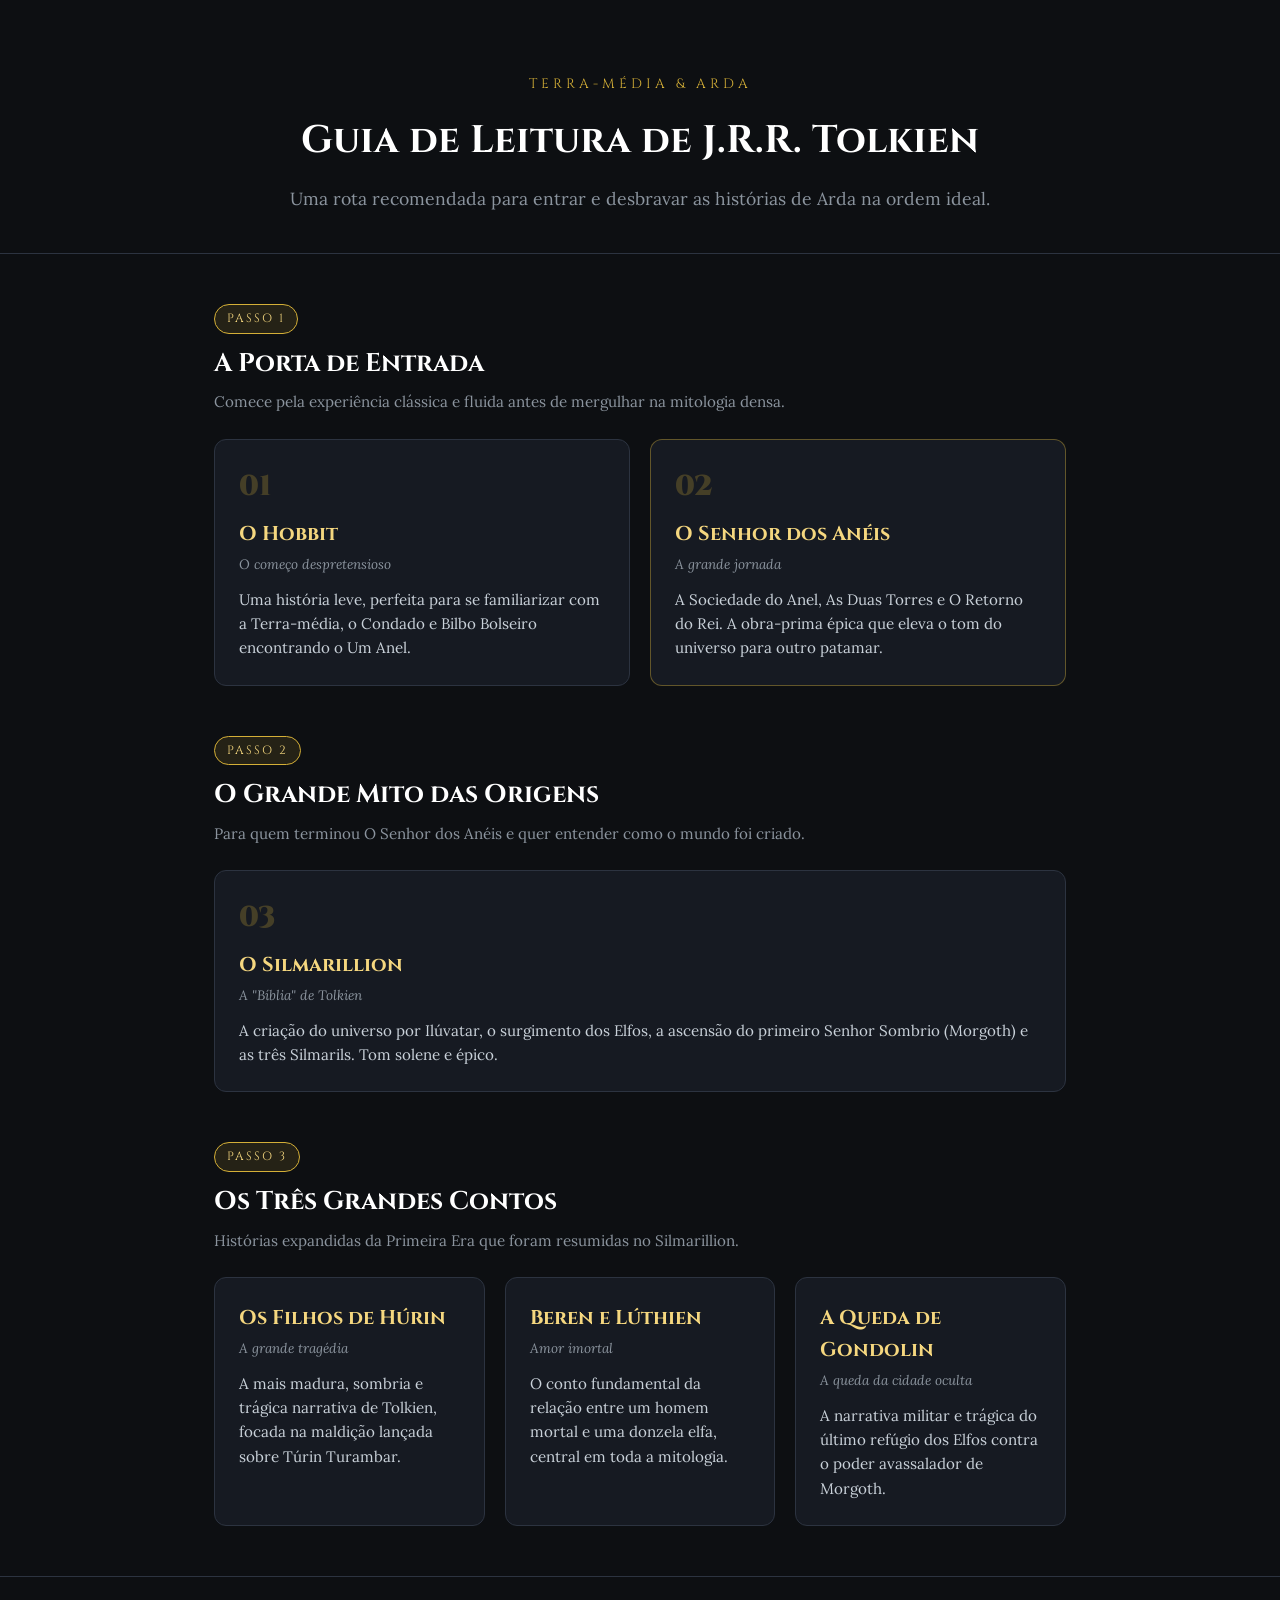
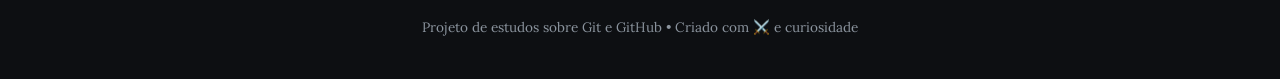
==== index.html @ 8af6ad19 "layout inicial" ====
<!DOCTYPE html>
<html lang="pt-BR">
<head>
    <meta charset="UTF-8">
    <meta name="viewport" content="width=device-width, initial-scale=1.0">
    <title>Guia de Leitura: J.R.R. Tolkien</title>
    <link rel="stylesheet" href="style.css">
    <!-- Fonte elegante do Google Fonts -->
    <link rel="preconnect" href="https://fonts.googleapis.com">
    <link rel="preconnect" href="https://fonts.gstatic.com" crossorigin>
    <link href="https://fonts.googleapis.com/css2?family=Cinzel:wght@500;700;900&family=Lora:ital,wght@0,400;0,600;1,400&display=swap" rel="stylesheet">
</head>
<body>

<header class="hero">
    <div class="container">
        <span class="subtitle">Terra-média & Arda</span>
        <h1>Guia de Leitura de J.R.R. Tolkien</h1>
        <p>Uma rota recomendada para entrar e desbravar as histórias de Arda na ordem ideal.</p>
    </div>
</header>

<main class="container">
    <section class="stage">
        <div class="badge">Passo 1</div>
        <h2>A Porta de Entrada</h2>
        <p class="stage-desc">Comece pela experiência clássica e fluida antes de mergulhar na mitologia densa.</p>

        <div class="grid">
            <article class="card">
                <div class="step-num">01</div>
                <h3>O Hobbit</h3>
                <p class="tagline">O começo despretensioso</p>
                <p>Uma história leve, perfeita para se familiarizar com a Terra-média, o Condado e Bilbo Bolseiro encontrando o Um Anel.</p>
            </article>

            <article class="card highlight">
                <div class="step-num">02</div>
                <h3>O Senhor dos Anéis</h3>
                <p class="tagline">A grande jornada</p>
                <p>A Sociedade do Anel, As Duas Torres e O Retorno do Rei. A obra-prima épica que eleva o tom do universo para outro patamar.</p>
            </article>
        </div>
    </section>

    <section class="stage">
        <div class="badge">Passo 2</div>
        <h2>O Grande Mito das Origens</h2>
        <p class="stage-desc">Para quem terminou O Senhor dos Anéis e quer entender como o mundo foi criado.</p>

        <div class="grid single">
            <article class="card myth">
                <div class="step-num">03</div>
                <h3>O Silmarillion</h3>
                <p class="tagline">A "Bíblia" de Tolkien</p>
                <p>A criação do universo por Ilúvatar, o surgimento dos Elfos, a ascensão do primeiro Senhor Sombrio (Morgoth) e as três Silmarils. Tom solene e épico.</p>
            </article>
        </div>
    </section>

    <section class="stage">
        <div class="badge">Passo 3</div>
        <h2>Os Três Grandes Contos</h2>
        <p class="stage-desc">Histórias expandidas da Primeira Era que foram resumidas no Silmarillion.</p>

        <div class="grid">
            <article class="card">
                <h3>Os Filhos de Húrin</h3>
                <p class="tagline">A grande tragédia</p>
                <p>A mais madura, sombria e trágica narrativa de Tolkien, focada na maldição lançada sobre Túrin Turambar.</p>
            </article>

            <article class="card">
                <h3>Beren e Lúthien</h3>
                <p class="tagline">Amor imortal</p>
                <p>O conto fundamental da relação entre um homem mortal e uma donzela elfa, central em toda a mitologia.</p>
            </article>

            <article class="card">
                <h3>A Queda de Gondolin</h3>
                <p class="tagline">A queda da cidade oculta</p>
                <p>A narrativa militar e trágica do último refúgio dos Elfos contra o poder avassalador de Morgoth.</p>
            </article>
        </div>
    </section>
</main>

<footer>
    <p>Projeto de estudos sobre Git e GitHub • Criado com ⚔️ e curiosidade</p>
</footer>

</body>
</html>
---- style.css ----
:root {
    --bg-color: #0d0f12;
    --card-bg: #161a22;
    --card-border: #2c3340;
    --gold: #d4af37;
    --gold-light: #f5d77f;
    --text-primary: #e6edf3;
    --text-secondary: #8b949e;
    --font-heading: 'Cinzel', serif;
    --font-body: 'Lora', serif;
}

* {
    box-sizing: border-box;
    margin: 0;
    padding: 0;
}

body {
    background-color: var(--bg-color);
    color: var(--text-primary);
    font-family: var(--font-body);
    line-height: 1.6;
}

.container {
    max-width: 900px;
    margin: 0 auto;
    padding: 0 24px;
}

/* Header */
.hero {
    text-align: center;
    padding: 70px 0 40px;
    border-bottom: 1px solid var(--card-border);
}

.hero .subtitle {
    font-family: var(--font-heading);
    letter-spacing: 4px;
    text-transform: uppercase;
    font-size: 0.85rem;
    color: var(--gold);
}

.hero h1 {
    font-family: var(--font-heading);
    font-size: 2.4rem;
    color: #fff;
    margin: 14px 0;
    font-weight: 700;
}

.hero p {
    color: var(--text-secondary);
    font-size: 1.1rem;
}

/* Seções */
.stage {
    margin: 50px 0;
}

.badge {
    display: inline-block;
    background-color: rgba(212, 175, 55, 0.12);
    color: var(--gold-light);
    font-family: var(--font-heading);
    font-size: 0.75rem;
    text-transform: uppercase;
    letter-spacing: 2px;
    padding: 4px 12px;
    border-radius: 20px;
    border: 1px solid var(--gold);
    margin-bottom: 10px;
}

.stage h2 {
    font-family: var(--font-heading);
    color: #fff;
    font-size: 1.6rem;
    margin-bottom: 6px;
}

.stage-desc {
    color: var(--text-secondary);
    margin-bottom: 24px;
    font-size: 0.95rem;
}

/* Cards */
.grid {
    display: grid;
    grid-template-columns: repeat(auto-fit, minmax(250px, 1fr));
    gap: 20px;
}

.card {
    background: var(--card-bg);
    border: 1px solid var(--card-border);
    border-radius: 12px;
    padding: 24px;
    position: relative;
    transition: transform 0.2s ease, border-color 0.2s ease;
}

.card:hover {
    transform: translateY(-4px);
    border-color: var(--gold);
}

.card.highlight {
    border-color: rgba(212, 175, 55, 0.4);
}

.step-num {
    font-family: var(--font-heading);
    font-size: 1.8rem;
    font-weight: 900;
    color: rgba(212, 175, 55, 0.25);
    margin-bottom: 8px;
}

.card h3 {
    font-family: var(--font-heading);
    color: var(--gold-light);
    font-size: 1.25rem;
    margin-bottom: 4px;
}

.card .tagline {
    font-size: 0.85rem;
    color: var(--text-secondary);
    font-style: italic;
    margin-bottom: 12px;
}

.card p {
    font-size: 0.95rem;
    color: #c9d1d9;
}

/* Rodapé */
footer {
    text-align: center;
    padding: 40px 0;
    border-top: 1px solid var(--card-border);
    color: var(--text-secondary);
    font-size: 0.85rem;
}
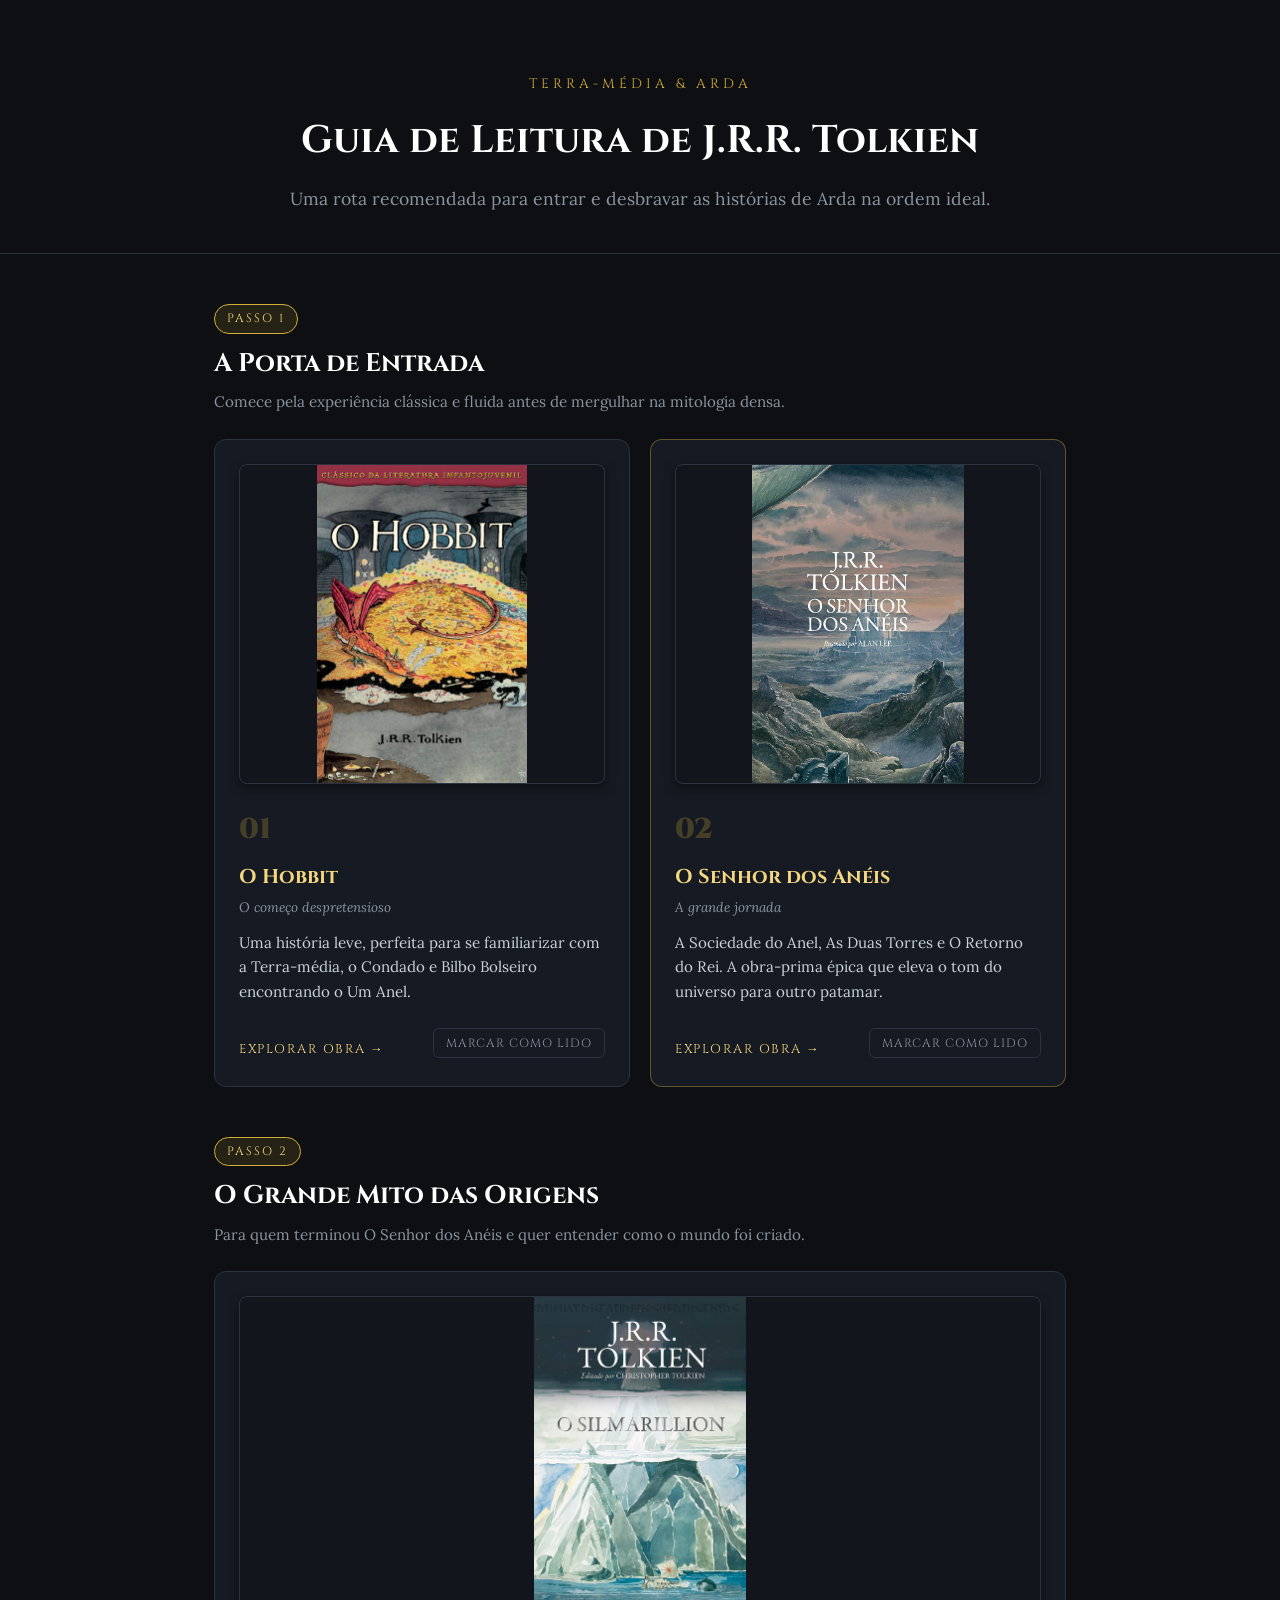
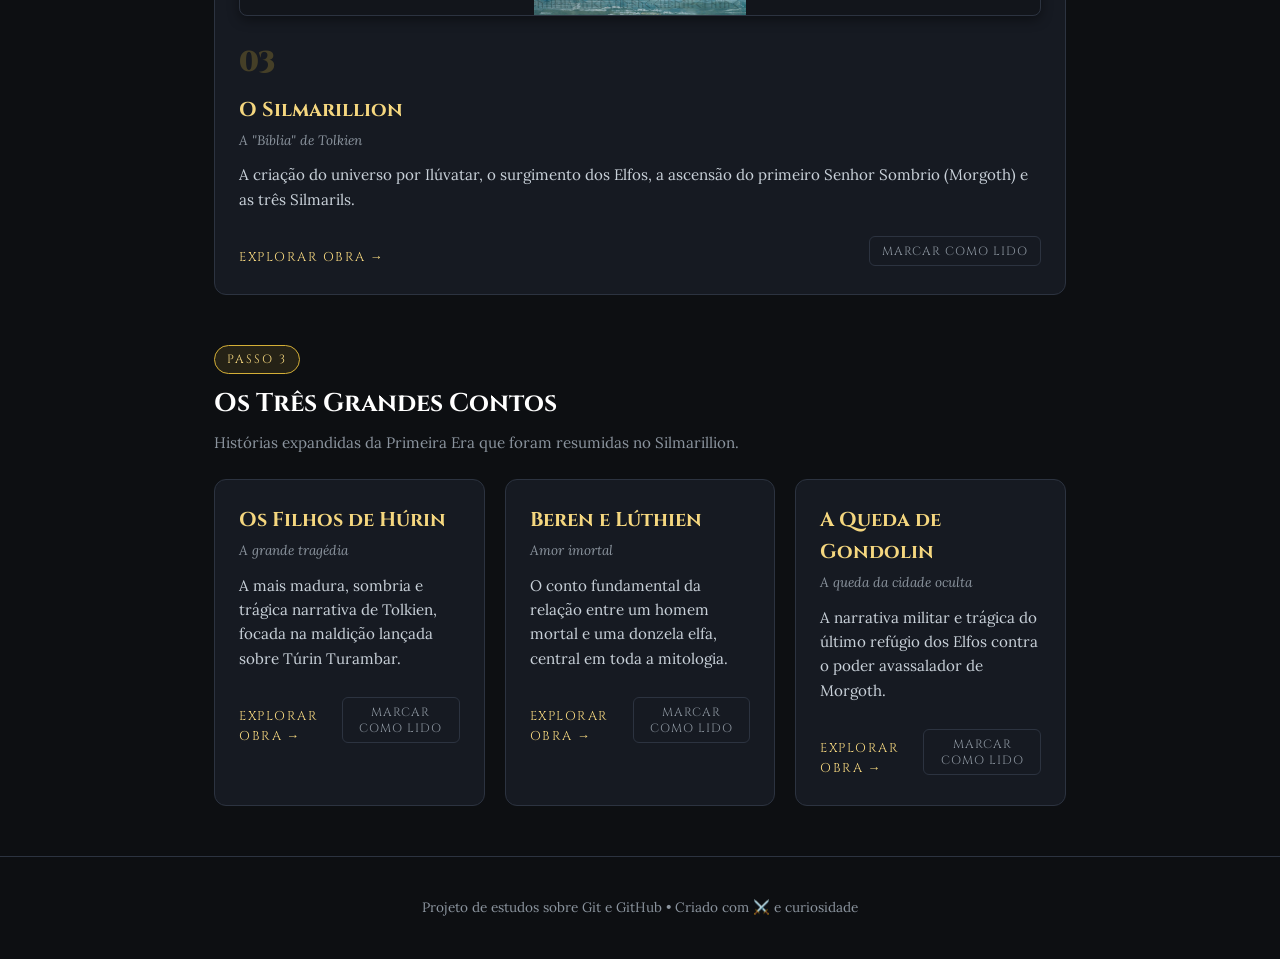
==== commit 139fca72: "feat: adiciona checklist de leitura interativo com localStorage" ====
--- a/index.html
+++ b/index.html
@@ -4,7 +4,7 @@
     <meta charset="UTF-8">
     <meta name="viewport" content="width=device-width, initial-scale=1.0">
     <title>Guia de Leitura: J.R.R. Tolkien</title>
-    <link rel="stylesheet" href="style.css">
+    <link rel="stylesheet" href="assets/css/style.css">
     <!-- Fonte elegante do Google Fonts -->
     <link rel="preconnect" href="https://fonts.googleapis.com">
     <link rel="preconnect" href="https://fonts.gstatic.com" crossorigin>
@@ -27,18 +27,28 @@
         <p class="stage-desc">Comece pela experiência clássica e fluida antes de mergulhar na mitologia densa.</p>
 
         <div class="grid">
-            <article class="card">
+            <article class="card" data-book-id="hobbit">
+                <img src="assets/images/hobbit.jpg" alt="Capa do livro O Hobbit" class="book-cover">
                 <div class="step-num">01</div>
                 <h3>O Hobbit</h3>
                 <p class="tagline">O começo despretensioso</p>
                 <p>Uma história leve, perfeita para se familiarizar com a Terra-média, o Condado e Bilbo Bolseiro encontrando o Um Anel.</p>
+                <div class="card-actions">
+                    <a href="https://tolkiengateway.net/wiki/The_Hobbit" target="_blank" class="book-btn">Explorar obra →</a>
+                    <button class="read-btn" type="button">Marcar como lido</button>
+                </div>
             </article>
 
-            <article class="card highlight">
+            <article class="card highlight" data-book-id="lotr">
+                <img src="assets/images/lotr.jpg" alt="Capa do livro O Senhor dos Anéis" class="book-cover">
                 <div class="step-num">02</div>
                 <h3>O Senhor dos Anéis</h3>
                 <p class="tagline">A grande jornada</p>
                 <p>A Sociedade do Anel, As Duas Torres e O Retorno do Rei. A obra-prima épica que eleva o tom do universo para outro patamar.</p>
+                <div class="card-actions">
+                    <a href="https://tolkiengateway.net/wiki/The_Lord_of_the_Rings" target="_blank" class="book-btn">Explorar obra →</a>
+                    <button class="read-btn" type="button">Marcar como lido</button>
+                </div>
             </article>
         </div>
     </section>
@@ -49,11 +59,16 @@
         <p class="stage-desc">Para quem terminou O Senhor dos Anéis e quer entender como o mundo foi criado.</p>
 
         <div class="grid single">
-            <article class="card myth">
+            <article class="card myth" data-book-id="silmarillion">
+                <img src="assets/images/silmarillion.jpg" alt="Capa do livro O Silmarillion" class="book-cover">
                 <div class="step-num">03</div>
                 <h3>O Silmarillion</h3>
                 <p class="tagline">A "Bíblia" de Tolkien</p>
-                <p>A criação do universo por Ilúvatar, o surgimento dos Elfos, a ascensão do primeiro Senhor Sombrio (Morgoth) e as três Silmarils. Tom solene e épico.</p>
+                <p>A criação do universo por Ilúvatar, o surgimento dos Elfos, a ascensão do primeiro Senhor Sombrio (Morgoth) e as três Silmarils.</p>
+                <div class="card-actions">
+                    <a href="https://tolkiengateway.net/wiki/The_Silmarillion" target="_blank" class="book-btn">Explorar obra →</a>
+                    <button class="read-btn" type="button">Marcar como lido</button>
+                </div>
             </article>
         </div>
     </section>
@@ -64,22 +79,34 @@
         <p class="stage-desc">Histórias expandidas da Primeira Era que foram resumidas no Silmarillion.</p>
 
         <div class="grid">
-            <article class="card">
+            <article class="card" data-book-id="hurin">
                 <h3>Os Filhos de Húrin</h3>
                 <p class="tagline">A grande tragédia</p>
                 <p>A mais madura, sombria e trágica narrativa de Tolkien, focada na maldição lançada sobre Túrin Turambar.</p>
+                <div class="card-actions">
+                    <a href="https://tolkiengateway.net/wiki/The_Children_of_H%C3%BArin" target="_blank" class="book-btn">Explorar obra →</a>
+                    <button class="read-btn" type="button">Marcar como lido</button>
+                </div>
             </article>
 
-            <article class="card">
+            <article class="card" data-book-id="beren-luthien">
                 <h3>Beren e Lúthien</h3>
                 <p class="tagline">Amor imortal</p>
                 <p>O conto fundamental da relação entre um homem mortal e uma donzela elfa, central em toda a mitologia.</p>
+                <div class="card-actions">
+                    <a href="https://tolkiengateway.net/wiki/Beren_and_L%C3%BAthien" target="_blank" class="book-btn">Explorar obra →</a>
+                    <button class="read-btn" type="button">Marcar como lido</button>
+                </div>
             </article>
 
-            <article class="card">
+            <article class="card" data-book-id="gondolin">
                 <h3>A Queda de Gondolin</h3>
                 <p class="tagline">A queda da cidade oculta</p>
                 <p>A narrativa militar e trágica do último refúgio dos Elfos contra o poder avassalador de Morgoth.</p>
+                <div class="card-actions">
+                    <a href="https://tolkiengateway.net/wiki/The_Fall_of_Gondolin" target="_blank" class="book-btn">Explorar obra →</a>
+                    <button class="read-btn" type="button">Marcar como lido</button>
+                </div>
             </article>
         </div>
     </section>
@@ -89,5 +116,7 @@
     <p>Projeto de estudos sobre Git e GitHub • Criado com ⚔️ e curiosidade</p>
 </footer>
 
+<script src="assets/js/main.js"></script>
+
 </body>
 </html>
--- a/assets/css/style.css
+++ b/assets/css/style.css
@@ -0,0 +1,229 @@
+:root {
+    --bg-color: #0d0f12;
+    --card-bg: #161a22;
+    --card-border: #2c3340;
+    --gold: #d4af37;
+    --gold-light: #f5d77f;
+    --text-primary: #e6edf3;
+    --text-secondary: #8b949e;
+    --font-heading: 'Cinzel', 'Times New Roman', serif;
+    --font-body: 'Lora', Georgia, serif;
+}
+
+* {
+    box-sizing: border-box;
+    margin: 0;
+    padding: 0;
+}
+
+body {
+    background-color: var(--bg-color);
+    color: var(--text-primary);
+    font-family: var(--font-body), Georgia, serif;
+    line-height: 1.6;
+}
+
+.container {
+    max-width: 900px;
+    margin: 0 auto;
+    padding: 0 24px;
+}
+
+/* Header */
+.hero {
+    text-align: center;
+    padding: 70px 0 40px;
+    border-bottom: 1px solid var(--card-border);
+}
+
+.hero .subtitle {
+    font-family: var(--font-heading), 'Times New Roman', serif;
+    letter-spacing: 4px;
+    text-transform: uppercase;
+    font-size: 0.85rem;
+    color: var(--gold);
+}
+
+.hero h1 {
+    font-family: var(--font-heading), 'Times New Roman', serif;
+    font-size: 2.4rem;
+    color: #fff;
+    margin: 14px 0;
+    font-weight: 700;
+}
+
+.hero p {
+    color: var(--text-secondary);
+    font-size: 1.1rem;
+}
+
+/* Seções */
+.stage {
+    margin: 50px 0;
+}
+
+.badge {
+    display: inline-block;
+    background-color: rgba(212, 175, 55, 0.12);
+    color: var(--gold-light);
+    font-family: var(--font-heading), 'Times New Roman', serif;
+    font-size: 0.75rem;
+    text-transform: uppercase;
+    letter-spacing: 2px;
+    padding: 4px 12px;
+    border-radius: 20px;
+    border: 1px solid var(--gold);
+    margin-bottom: 10px;
+}
+
+.stage h2 {
+    font-family: var(--font-heading), 'Times New Roman', serif;
+    color: #fff;
+    font-size: 1.6rem;
+    margin-bottom: 6px;
+}
+
+.stage-desc {
+    color: var(--text-secondary);
+    margin-bottom: 24px;
+    font-size: 0.95rem;
+}
+
+/* Cards */
+.grid {
+    display: grid;
+    grid-template-columns: repeat(auto-fit, minmax(250px, 1fr));
+    gap: 20px;
+}
+
+.card {
+    background: var(--card-bg);
+    border: 1px solid var(--card-border);
+    border-radius: 12px;
+    padding: 24px;
+    position: relative;
+    transition: transform 0.2s ease, border-color 0.2s ease;
+}
+
+.card:hover {
+    transform: translateY(-4px);
+    border-color: var(--gold);
+}
+
+.card.highlight {
+    border-color: rgba(212, 175, 55, 0.4);
+}
+
+.step-num {
+    font-family: var(--font-heading), 'Times New Roman', serif;
+    font-size: 1.8rem;
+    font-weight: 900;
+    color: rgba(212, 175, 55, 0.25);
+    margin-bottom: 8px;
+}
+
+.card h3 {
+    font-family: var(--font-heading), 'Times New Roman', serif;
+    color: var(--gold-light);
+    font-size: 1.25rem;
+    margin-bottom: 4px;
+}
+
+.card .tagline {
+    font-size: 0.85rem;
+    color: var(--text-secondary);
+    font-style: italic;
+    margin-bottom: 12px;
+}
+
+.card p {
+    font-size: 0.95rem;
+    color: #c9d1d9;
+}
+
+/* Rodapé */
+footer {
+    text-align: center;
+    padding: 40px 0;
+    border-top: 1px solid var(--card-border);
+    color: var(--text-secondary);
+    font-size: 0.85rem;
+}
+
+/* Imagens das capas (sem cortes) */
+.book-cover {
+    width: 100%;
+    height: 320px;            /* Altura fixa suficiente para acomodar a capa vertical */
+    object-fit: contain;      /* Garante que a capa inteira apareça, sem cortes */
+    background-color: rgba(0, 0, 0, 0.2); /* Fundo sutil caso a imagem seja mais estreita */
+    border-radius: 8px;
+    margin-bottom: 16px;
+    border: 1px solid var(--card-border);
+    box-shadow: 0 4px 12px rgba(0, 0, 0, 0.4);
+    transition: transform 0.3s ease;
+}
+
+.card:hover .book-cover {
+    transform: scale(1.02);
+}
+
+/* Links/Botões dos livros */
+.book-btn {
+    display: inline-block;
+    margin-top: 16px;
+    font-family: var(--font-heading), 'Times New Roman', serif;
+    font-size: 0.8rem;
+    text-transform: uppercase;
+    letter-spacing: 1.5px;
+    color: var(--gold-light);
+    text-decoration: none;
+    border-bottom: 1px solid transparent;
+    transition: all 0.2s ease;
+}
+
+.book-btn:hover {
+    color: #fff;
+    border-bottom-color: var(--gold);
+    transform: translateX(4px);
+}
+
+/* Container de ações do card */
+.card-actions {
+    display: flex;
+    align-items: center;
+    justify-content: space-between;
+    margin-top: 20px;
+    gap: 12px;
+}
+
+/* Botão de Marcar como Lido */
+.read-btn {
+    background: transparent;
+    border: 1px solid var(--card-border);
+    color: var(--text-secondary);
+    font-family: var(--font-heading), 'Times New Roman', serif;
+    font-size: 0.75rem;
+    text-transform: uppercase;
+    letter-spacing: 1px;
+    padding: 6px 12px;
+    border-radius: 6px;
+    cursor: pointer;
+    transition: all 0.2s ease;
+}
+
+.read-btn:hover {
+    border-color: var(--gold);
+    color: var(--gold-light);
+}
+
+/* Estado quando o card está marcado como lido */
+.card.is-read {
+    border-color: #2ea043;
+    box-shadow: 0 0 15px rgba(46, 160, 67, 0.15);
+}
+
+.card.is-read .read-btn {
+    background-color: rgba(46, 160, 67, 0.15);
+    border-color: #2ea043;
+    color: #3fb950;
+}
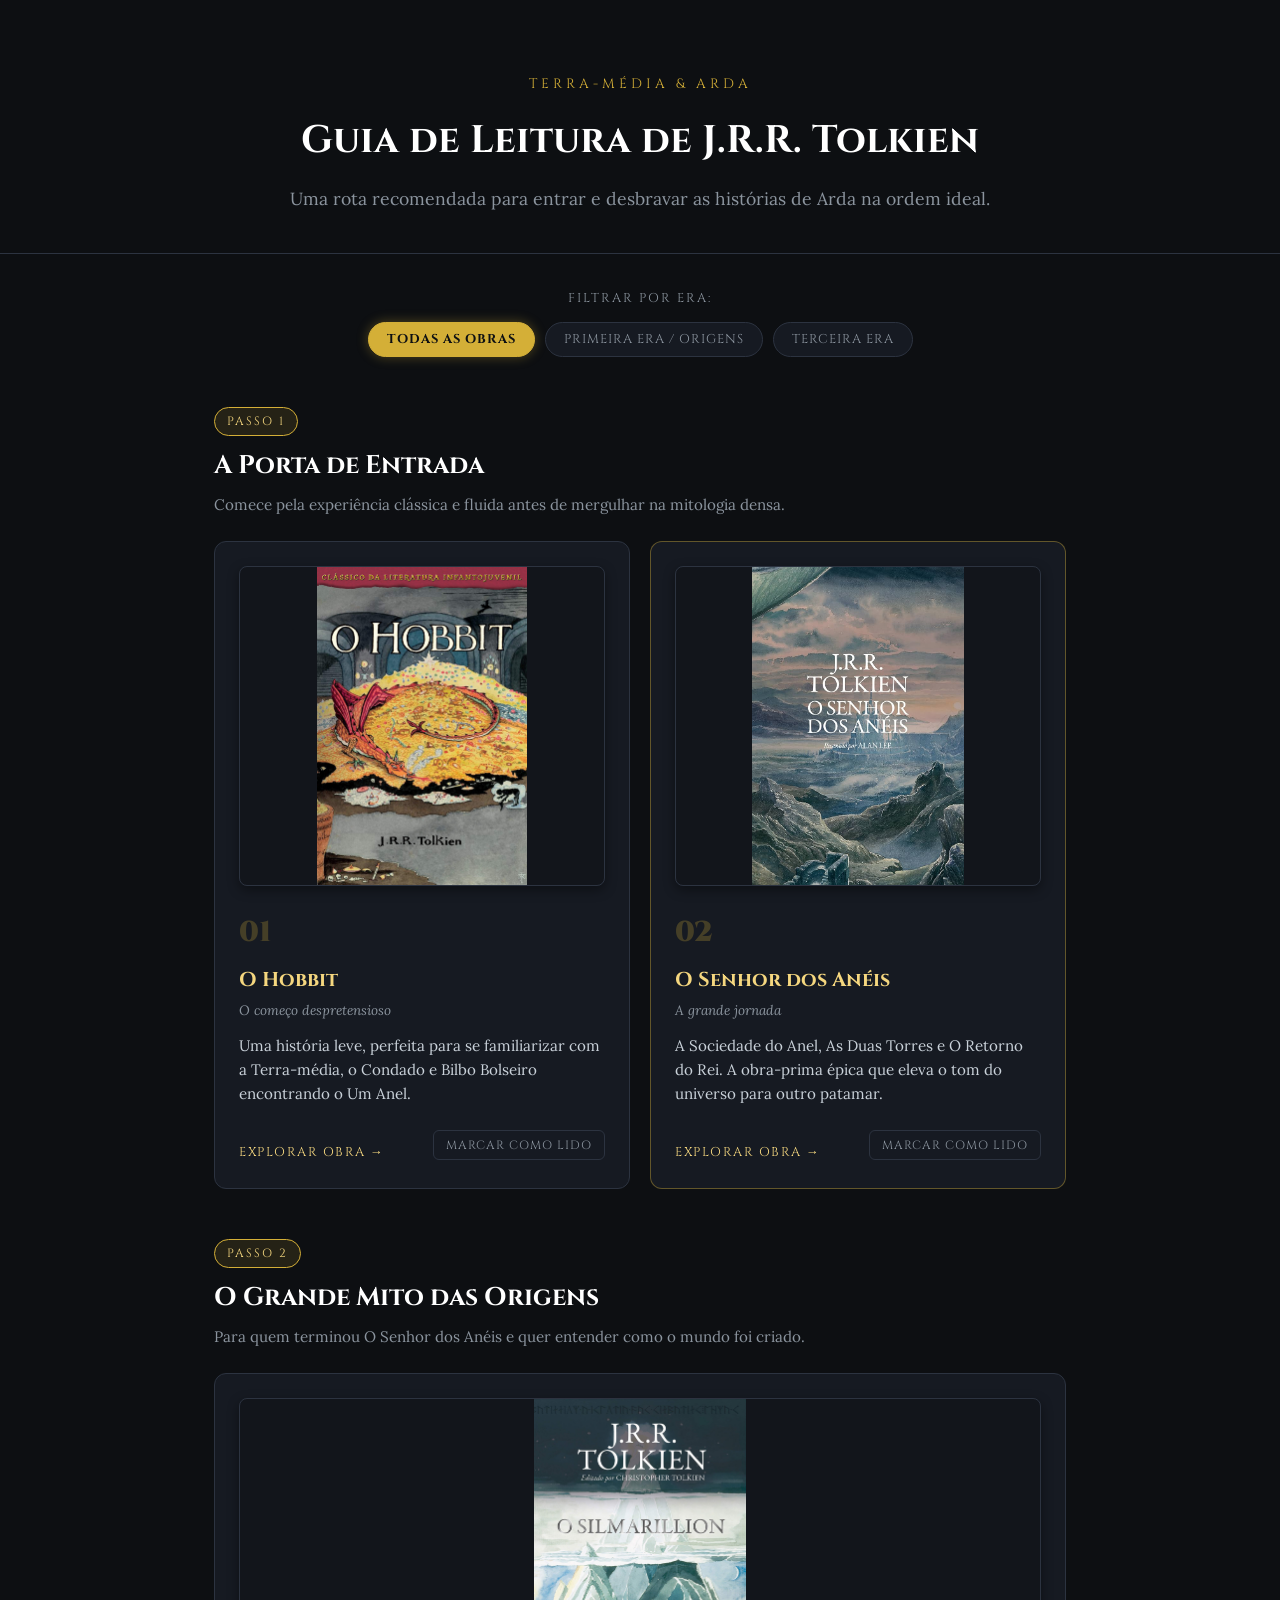
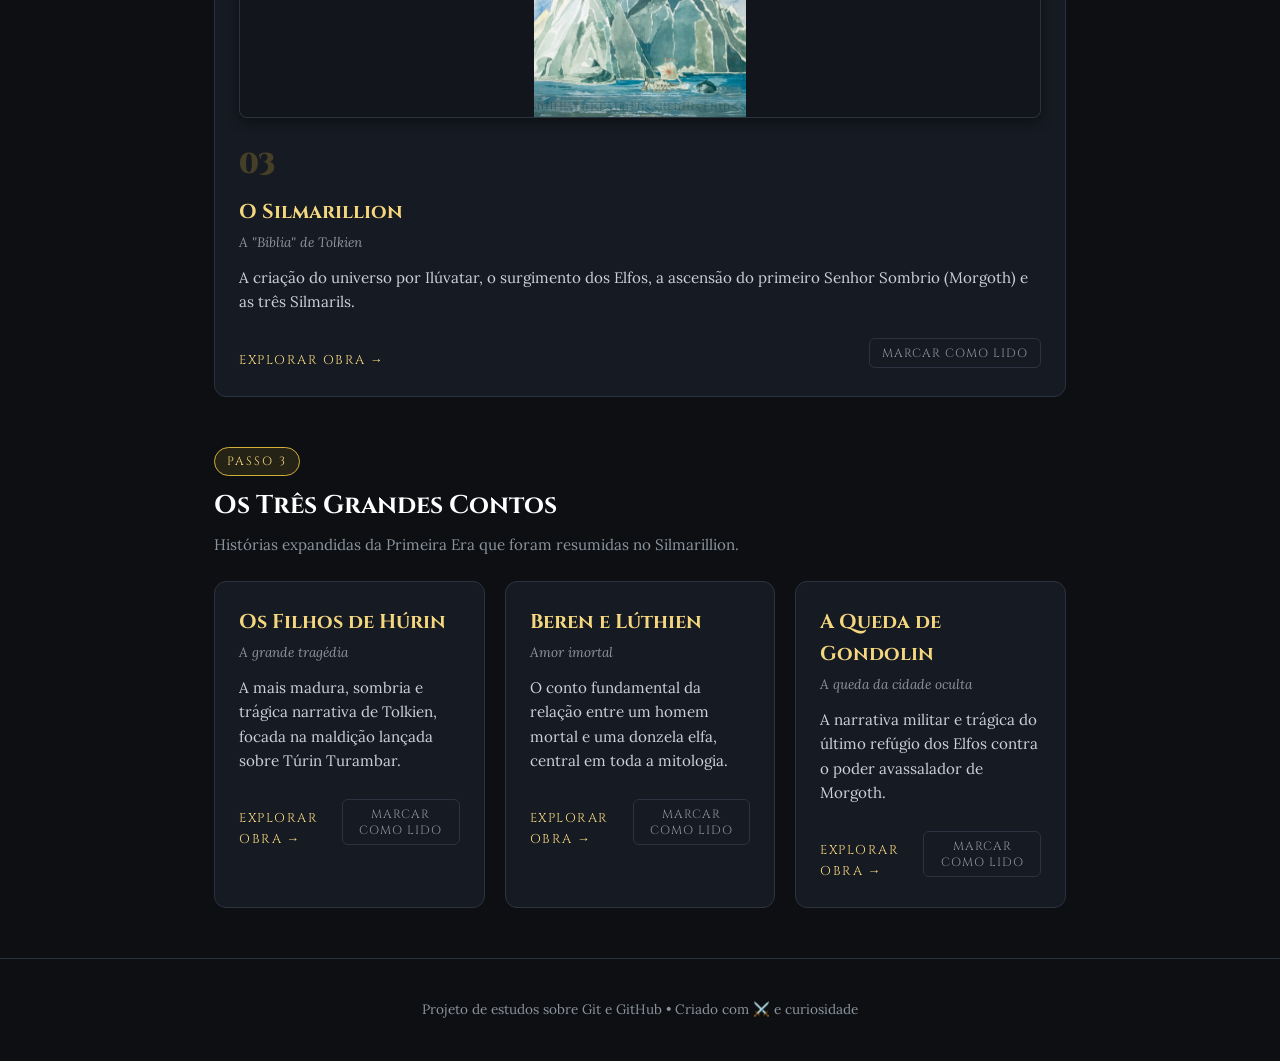
==== commit 0d2e7ab0: "adiciona filtro interativo por eras da Terra-media" ====
--- a/index.html
+++ b/index.html
@@ -20,6 +20,16 @@
     </div>
 </header>
 
+<!-- Barra de Filtros por Era -->
+<nav class="filter-wrapper container">
+    <span class="filter-label">Filtrar por Era:</span>
+    <div class="filter-buttons">
+        <button class="filter-btn active" data-filter="all" type="button">Todas as Obras</button>
+        <button class="filter-btn" data-filter="primeira-era" type="button">Primeira Era / Origens</button>
+        <button class="filter-btn" data-filter="terceira-era" type="button">Terceira Era</button>
+    </div>
+</nav>
+
 <main class="container">
     <section class="stage">
         <div class="badge">Passo 1</div>
@@ -27,7 +37,7 @@
         <p class="stage-desc">Comece pela experiência clássica e fluida antes de mergulhar na mitologia densa.</p>
 
         <div class="grid">
-            <article class="card" data-book-id="hobbit">
+            <article class="card" data-book-id="hobbit" data-era="terceira-era">
                 <img src="assets/images/hobbit.jpg" alt="Capa do livro O Hobbit" class="book-cover">
                 <div class="step-num">01</div>
                 <h3>O Hobbit</h3>
@@ -39,7 +49,7 @@
                 </div>
             </article>
 
-            <article class="card highlight" data-book-id="lotr">
+            <article class="card highlight" data-book-id="lotr" data-era="terceira-era">
                 <img src="assets/images/lotr.jpg" alt="Capa do livro O Senhor dos Anéis" class="book-cover">
                 <div class="step-num">02</div>
                 <h3>O Senhor dos Anéis</h3>
@@ -59,7 +69,7 @@
         <p class="stage-desc">Para quem terminou O Senhor dos Anéis e quer entender como o mundo foi criado.</p>
 
         <div class="grid single">
-            <article class="card myth" data-book-id="silmarillion">
+            <article class="card myth" data-book-id="silmarillion" data-era="primeira-era">
                 <img src="assets/images/silmarillion.jpg" alt="Capa do livro O Silmarillion" class="book-cover">
                 <div class="step-num">03</div>
                 <h3>O Silmarillion</h3>
@@ -79,7 +89,7 @@
         <p class="stage-desc">Histórias expandidas da Primeira Era que foram resumidas no Silmarillion.</p>
 
         <div class="grid">
-            <article class="card" data-book-id="hurin">
+            <article class="card" data-book-id="hurin" data-era="primeira-era">
                 <h3>Os Filhos de Húrin</h3>
                 <p class="tagline">A grande tragédia</p>
                 <p>A mais madura, sombria e trágica narrativa de Tolkien, focada na maldição lançada sobre Túrin Turambar.</p>
@@ -89,7 +99,7 @@
                 </div>
             </article>
 
-            <article class="card" data-book-id="beren-luthien">
+            <article class="card" data-book-id="beren-luthien" data-era="primeira-era">
                 <h3>Beren e Lúthien</h3>
                 <p class="tagline">Amor imortal</p>
                 <p>O conto fundamental da relação entre um homem mortal e uma donzela elfa, central em toda a mitologia.</p>
@@ -99,7 +109,7 @@
                 </div>
             </article>
 
-            <article class="card" data-book-id="gondolin">
+            <article class="card" data-book-id="gondolin" data-era="primeira-era">
                 <h3>A Queda de Gondolin</h3>
                 <p class="tagline">A queda da cidade oculta</p>
                 <p>A narrativa militar e trágica do último refúgio dos Elfos contra o poder avassalador de Morgoth.</p>
--- a/assets/css/style.css
+++ b/assets/css/style.css
@@ -226,4 +226,64 @@
     background-color: rgba(46, 160, 67, 0.15);
     border-color: #2ea043;
     color: #3fb950;
+}
+
+/* Filtros de Eras */
+.filter-wrapper {
+    margin: 35px auto 10px;
+    display: flex;
+    flex-direction: column;
+    align-items: center;
+    gap: 12px;
+}
+
+.filter-label {
+    font-family: var(--font-heading), 'Times New Roman', serif;
+    font-size: 0.8rem;
+    letter-spacing: 2px;
+    text-transform: uppercase;
+    color: var(--text-secondary);
+}
+
+.filter-buttons {
+    display: flex;
+    flex-wrap: wrap;
+    justify-content: center;
+    gap: 10px;
+}
+
+.filter-btn {
+    background: var(--card-bg);
+    border: 1px solid var(--card-border);
+    color: var(--text-secondary);
+    font-family: var(--font-heading), 'Times New Roman', serif;
+    font-size: 0.8rem;
+    text-transform: uppercase;
+    letter-spacing: 1px;
+    padding: 8px 18px;
+    border-radius: 20px;
+    cursor: pointer;
+    transition: all 0.25s ease;
+}
+
+.filter-btn:hover {
+    border-color: var(--gold);
+    color: var(--gold-light);
+}
+
+.filter-btn.active {
+    background-color: var(--gold);
+    color: #0d0f12;
+    border-color: var(--gold);
+    font-weight: 700;
+    box-shadow: 0 0 12px rgba(212, 175, 55, 0.35);
+}
+
+/* Ocultação de cards e seções vazias */
+.card.is-hidden {
+    display: none !important;
+}
+
+.stage.is-hidden {
+    display: none !important;
 }
